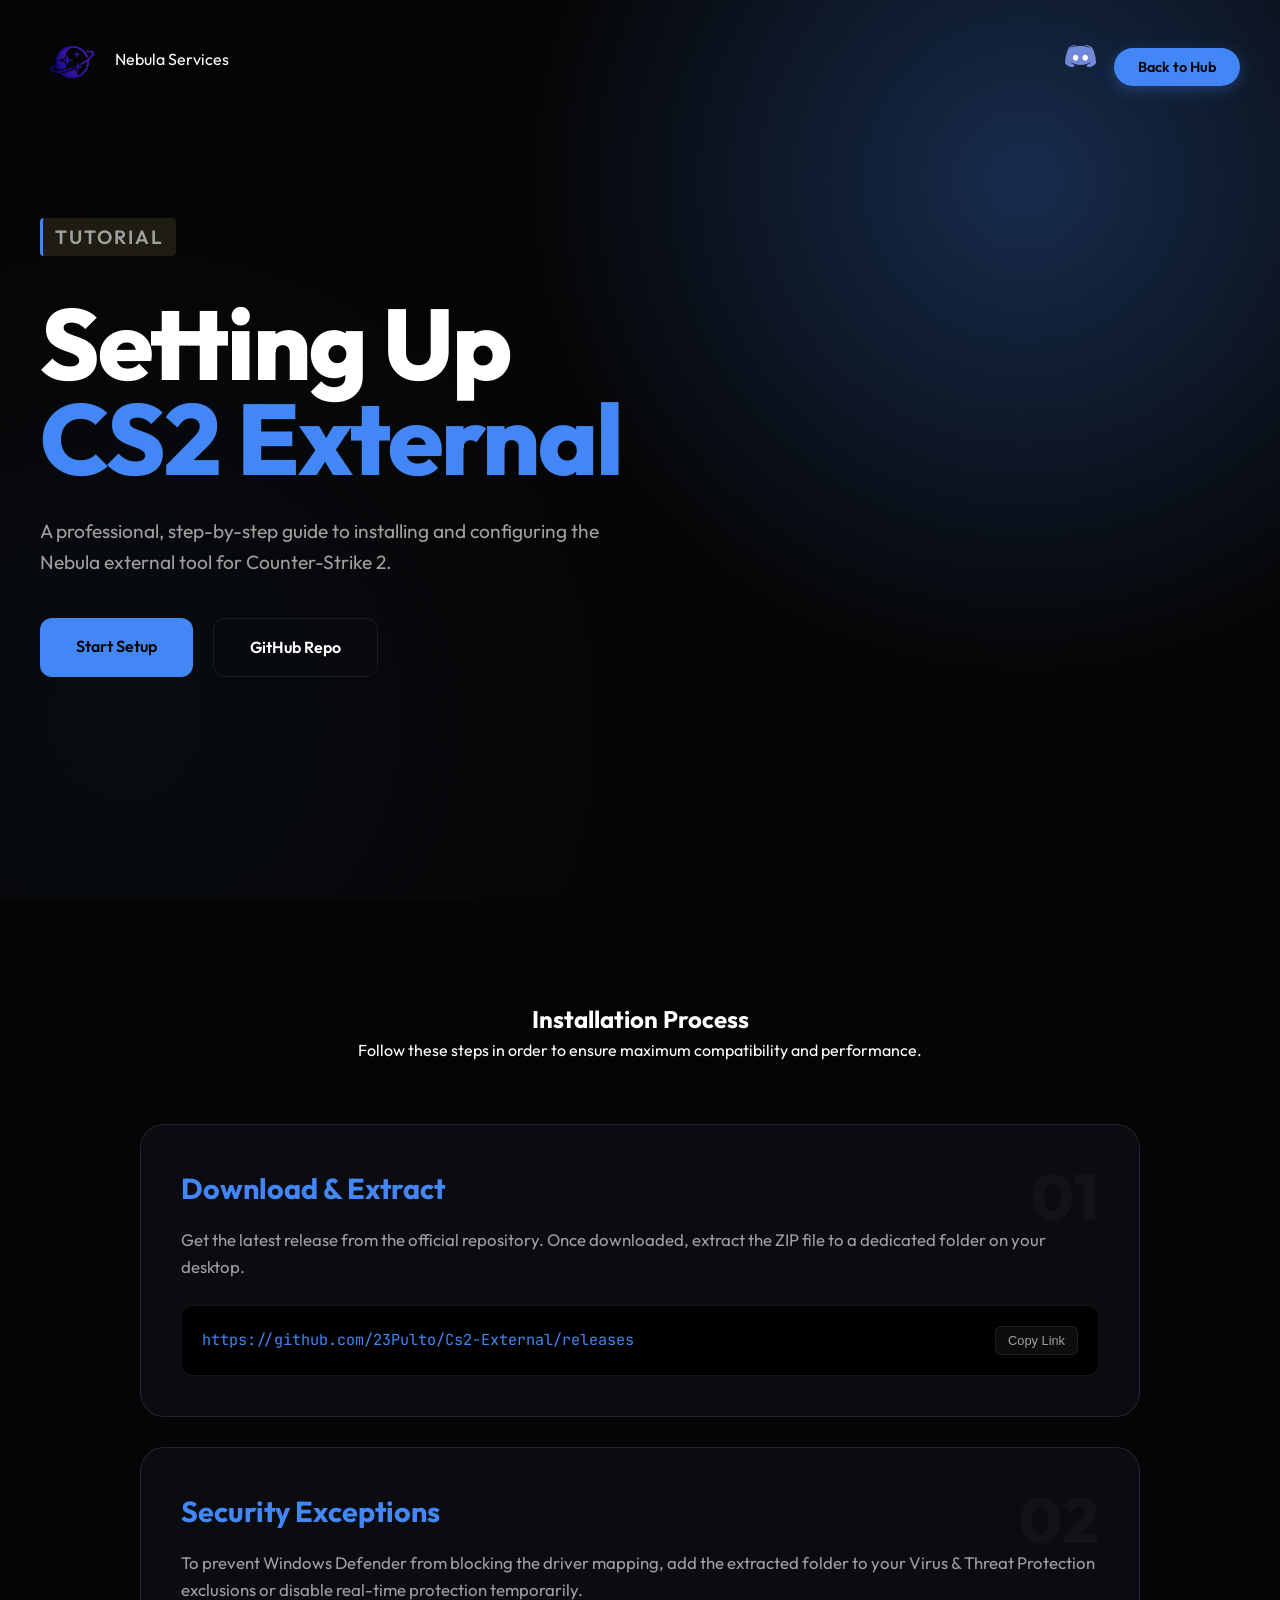
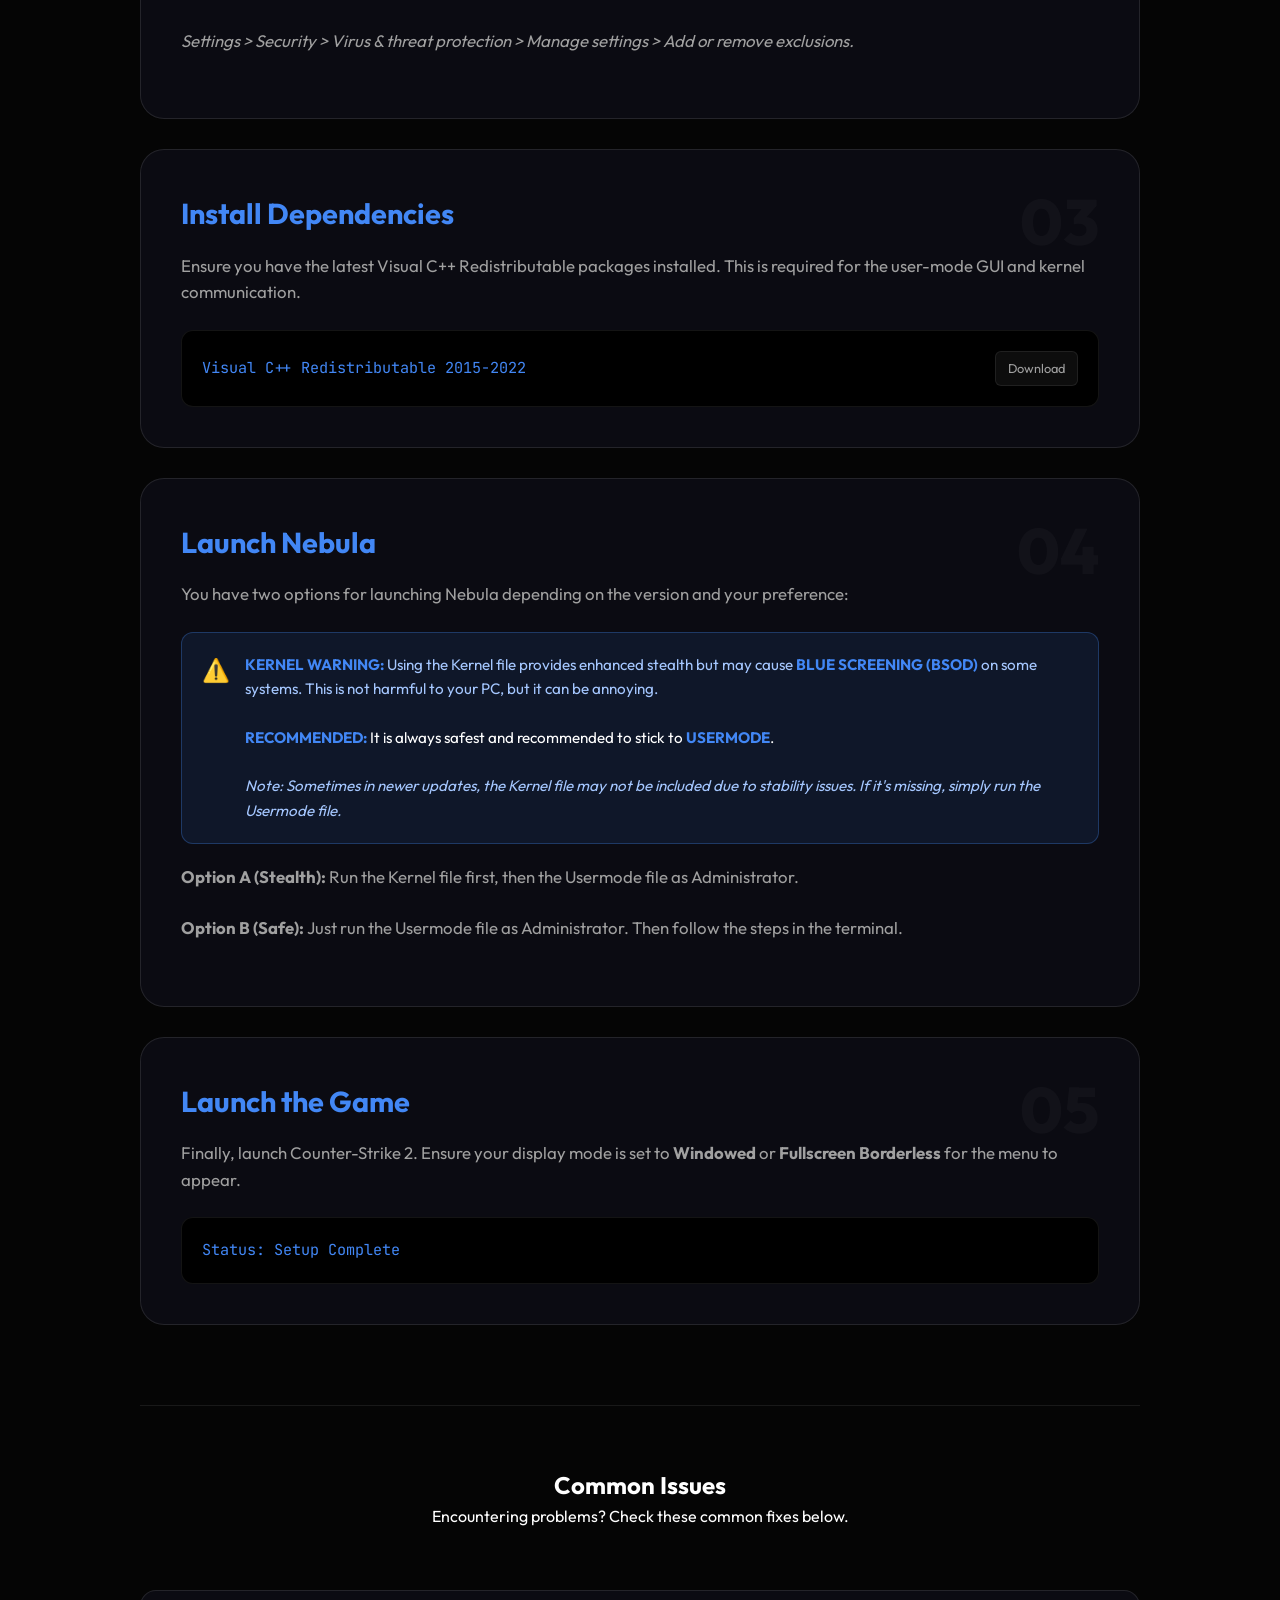
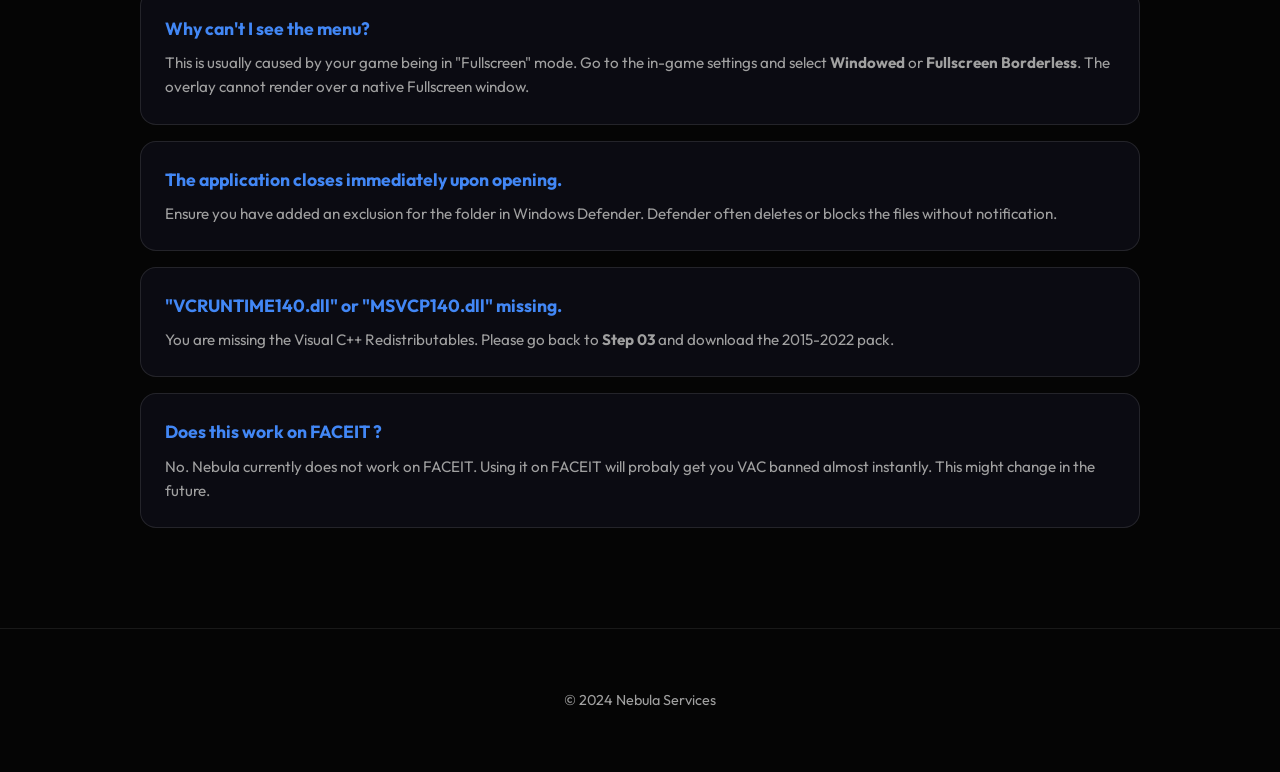
==== cs2.html @ 34f9d488 "Add files via upload" ====
<!DOCTYPE html>
<html lang="en">

<head>
  <meta charset="UTF-8" />
  <meta name="viewport" content="width=device-width, initial-scale=1.0" />
  <title>Nebula CS2 | External Setup Guide</title>
  <link rel="stylesheet" href="style.css" />
</head>

<body>
  <header class="hero">
    <nav>
      <div class="nav-left">
        <img src="Images/Logo.png" alt="Nebula Logo" class="logo-img">
        <div class="logo">Nebula Services</div>
      </div>
      <div>
        <a href="https://discord.gg/H3KWyw5mBy" target="_blank" class="discord-link" style="margin-right: 15px;">
          <img src="Images/Discord logo.png" alt="Join Discord">
        </a>
        <a href="index.html" class="nav-link">Back to Hub</a>
      </div>
    </nav>


    <div class="hero-content">
      <p class="tag">Tutorial</p>
      <h1>Setting Up <span>CS2 External</span></h1>
      <p>A professional, step-by-step guide to installing and configuring the Nebula external tool for Counter-Strike 2.
      </p>
      <div class="btn-group">
        <a class="btn btn-primary" href="#setup">Start Setup</a>
        <a class="btn btn-secondary" href="https://github.com/23Pulto/Cs2-External">GitHub Repo</a>
      </div>
    </div>
  </header>

  <main id="setup">
    <section class="section-header">
      <h2>Installation Process</h2>
      <p>Follow these steps in order to ensure maximum compatibility and performance.</p>
    </section>

    <section class="card">
      <div class="card-num">01</div>
      <h2>Download & Extract</h2>
      <p>Get the latest release from the official repository. Once downloaded, extract the ZIP file to a dedicated
        folder on your desktop.</p>
      <div class="code-block">
        <code id="release-url">https://github.com/23Pulto/Cs2-External/releases</code>
        <button class="copy-btn" onclick="copyText('release-url')">Copy Link</button>
      </div>
    </section>

    <section class="card">
      <div class="card-num">02</div>
      <h2>Security Exceptions</h2>
      <p>To prevent Windows Defender from blocking the driver mapping, add the extracted folder to your Virus & Threat
        Protection exclusions or disable real-time protection temporarily.</p>
      <p><em>Settings > Security > Virus & threat protection > Manage settings > Add or remove exclusions.</em></p>
    </section>

    <section class="card">
      <div class="card-num">03</div>
      <h2>Install Dependencies</h2>
      <p>Ensure you have the latest Visual C++ Redistributable packages installed. This is required for the user-mode
        GUI and kernel communication.</p>
      <div class="code-block">
        <code>Visual C++ Redistributable 2015-2022</code>
        <a href="https://aka.ms/vs/17/release/vc_redist.x64.exe" class="copy-btn"
          style="text-decoration:none">Download</a>
      </div>
    </section>

    <section class="card">
      <div class="card-num">04</div>
      <h2>Launch Nebula</h2>
      <p>You have two options for launching Nebula depending on the version and your preference:</p>

      <div class="alert alert-warning">
        <span class="alert-icon">⚠️</span>
        <div>
          <b>Kernel Warning:</b> Using the Kernel file provides enhanced stealth but may cause <b>Blue Screening
            (BSOD)</b> on some systems. This is not harmful to your PC, but it can be annoying.
          <br><br>
          <span style="color:white"><b>Recommended:</b> It is always safest and recommended to stick to
            <b>Usermode</b>.</span>
          <br><br>
          <i>Note: Sometimes in newer updates, the Kernel file may not be included due to stability issues. If it's
            missing, simply run the Usermode file.</i>
        </div>
      </div>

      <p><strong>Option A (Stealth):</strong> Run the Kernel file first, then the Usermode file as Administrator.</p>
      <p><strong>Option B (Safe):</strong> Just run the Usermode file as Administrator. Then follow the steps in the
        terminal.</p>
    </section>

    <section class="card">
      <div class="card-num">05</div>
      <h2>Launch the Game</h2>
      <p>Finally, launch Counter-Strike 2. Ensure your display mode is set to <b>Windowed</b> or <b>Fullscreen
          Borderless</b> for the menu to appear.</p>
      <div class="code-block">
        <code>Status: Setup Complete</code>
      </div>
    </section>

    <!-- Common Issues Section -->
    <section class="faq-section">
      <div class="section-header">
        <h2>Common Issues</h2>
        <p>Encountering problems? Check these common fixes below.</p>
      </div>

      <div class="faq-item">
        <h4>Why can't I see the menu?</h4>
        <p>This is usually caused by your game being in "Fullscreen" mode. Go to the in-game settings and select
          <b>Windowed</b> or <b>Fullscreen Borderless</b>. The overlay cannot render over a native Fullscreen window.
        </p>
      </div>

      <div class="faq-item">
        <h4>The application closes immediately upon opening.</h4>
        <p>Ensure you have added an exclusion for the folder in Windows Defender. Defender often deletes or blocks the
          files without notification.</p>
      </div>

      <div class="faq-item">
        <h4>"VCRUNTIME140.dll" or "MSVCP140.dll" missing.</h4>
        <p>You are missing the Visual C++ Redistributables. Please go back to <b>Step 03</b> and download the 2015-2022
          pack.</p>
      </div>

      <div class="faq-item">
        <h4>Does this work on FACEIT ?</h4>
        <p>No. Nebula currently does not work on FACEIT. Using it on FACEIT
          will probaly get you VAC banned almost instantly. This might change in the future.</p>
      </div>
    </section>
  </main>


  <footer>
    <p>© 2024 Nebula Services</p>
  </footer>

  <script src="script.js"></script>
</body>

</html>
---- style.css ----
@import url('https://fonts.googleapis.com/css2?family=Outfit:wght@300;400;600;800&family=JetBrains+Mono:wght@400;500&display=swap');

:root {
  --bg-dark: #050505;
  --bg-card: rgba(15, 15, 25, 0.7);
  --accent: #4287f5;
  --accent-glow: rgba(66, 135, 245, 0.3);
  --text-main: #ffffff;
  --text-dim: #a0a0a0;
  --border: rgba(255, 255, 255, 0.08);
  --glass-border: rgba(255, 255, 255, 0.1);
  --transition: all 0.3s cubic-bezier(0.4, 0, 0.2, 1);
}


* {
  box-sizing: border-box;
  margin: 0;
  padding: 0;
  cursor: default;
}

body {
  font-family: 'Outfit', sans-serif;
  background: var(--bg-dark);
  color: var(--text-main);
  line-height: 1.6;
  overflow-x: hidden;
  scroll-behavior: smooth;
}

::selection {
  background: var(--accent);
  color: var(--bg-dark);
}

/* Scrollbar */
::-webkit-scrollbar {
  width: 8px;
}
::-webkit-scrollbar-track {
  background: var(--bg-dark);
}
::-webkit-scrollbar-thumb {
  background: #222;
  border-radius: 10px;
}
::-webkit-scrollbar-thumb:hover {
  background: #333;
}

.hero {
  min-height: 100vh;
  padding: 40px;
  display: flex;
  flex-direction: column;
  position: relative;
  background: 
    radial-gradient(circle at 80% 20%, var(--accent-glow), transparent 40%),
    radial-gradient(circle at 10% 80%, rgba(66, 135, 245, 0.05), transparent 40%),
    var(--bg-dark);
}

nav {
  display: flex;
  justify-content: space-between;
  align-items: center;
  z-index: 10;
}

.logo-img {
  height: 40px;
  width: auto;
  margin-right: 12px;
}

.nav-left {
  display: flex;
  align-items: center;
}

.discord-link img {
  height: 32px;
  width: auto;
  transition: var(--transition);
}

.discord-link:hover img {
  transform: scale(1.1);
  filter: drop-shadow(0 0 10px var(--accent-glow));
}

.nav-link {
  color: var(--bg-dark);
  background: var(--accent);
  padding: 10px 24px;
  border-radius: 100px;
  text-decoration: none;
  font-weight: 600;
  font-size: 0.9rem;
  transition: var(--transition);
  box-shadow: 0 4px 15px var(--accent-glow);
  cursor: pointer;
}

.nav-link:hover {
  transform: translateY(-2px);
  box-shadow: 0 8px 25px var(--accent-glow);
}

.hero-content {
  max-width: 900px;
  margin-top: auto;
  margin-bottom: auto;
  padding-bottom: 5vh;
}

.tag {
  display: inline-block;
  color: var(--accent);
  font-weight: 600;
  font-size: 0.85rem;
  text-transform: uppercase;
  letter-spacing: 2px;
  margin-bottom: 16px;
  padding: 4px 12px;
  background: rgba(247, 232, 115, 0.1);
  border-radius: 4px;
  border-left: 3px solid var(--accent);
}

h1 {
  font-size: clamp(48px, 10vw, 100px);
  font-weight: 800;
  line-height: 0.95;
  margin-bottom: 30px;
  letter-spacing: -2px;
}

h1 span {
  color: var(--accent);
  display: block;
}

.hero-content p {
  color: var(--text-dim);
  font-size: 1.2rem;
  max-width: 600px;
  margin-bottom: 40px;
}

.btn-group {
  display: flex;
  gap: 20px;
}

.btn {
  padding: 16px 36px;
  border-radius: 12px;
  text-decoration: none;
  font-weight: 600;
  transition: var(--transition);
  cursor: pointer;
}

.btn-primary {
  background: var(--accent);
  color: var(--bg-dark);
}

.btn-secondary {
  background: transparent;
  color: white;
  border: 1px solid var(--border);
}

.btn-primary:hover {
  transform: scale(1.05);
  box-shadow: 0 0 30px var(--accent-glow);
}

.btn-secondary:hover {
  background: rgba(255, 255, 255, 0.05);
  border-color: rgba(255, 255, 255, 0.2);
}

main {
  width: min(1000px, 92%);
  margin: 100px auto;
}

.section-header {
  margin-bottom: 60px;
  text-align: center;
}

.card {
  background: var(--bg-card);
  backdrop-filter: blur(12px);
  -webkit-backdrop-filter: blur(12px);
  border: 1px solid var(--glass-border);
  border-radius: 24px;
  padding: 40px;
  margin-bottom: 30px;
  position: relative;
  overflow: hidden;
  transition: var(--transition);
}

.card:hover {
  border-color: var(--accent);
  background: rgba(30, 30, 30, 0.7);
  box-shadow: 0 0 40px var(--accent-glow);
}


.card-num {
  position: absolute;
  top: 40px;
  right: 40px;
  font-size: 4rem;
  font-weight: 800;
  color: rgba(255, 255, 255, 0.03);
  line-height: 1;
}

.card h2 {
  font-size: 1.8rem;
  margin-bottom: 16px;
  color: var(--accent);
}

.card p {
  color: var(--text-dim);
  font-size: 1.05rem;
  margin-bottom: 24px;
}

.code-block {
  background: #000;
  border: 1px solid var(--border);
  border-radius: 12px;
  padding: 20px;
  position: relative;
  display: flex;
  justify-content: space-between;
  align-items: center;
}

code {
  font-family: 'JetBrains Mono', monospace;
  color: var(--accent);
  font-size: 0.95rem;
}

.copy-btn {
  background: rgba(255, 255, 255, 0.05);
  border: 1px solid var(--border);
  color: var(--text-dim);
  padding: 6px 12px;
  border-radius: 6px;
  font-size: 0.8rem;
  cursor: pointer;
  transition: var(--transition);
}

.copy-btn:hover {
  background: var(--accent);
  color: var(--bg-dark);
  border-color: var(--accent);
}

footer {
  text-align: center;
  padding: 60px 20px;
  border-top: 1px solid var(--border);
  color: var(--text-dim);
  font-size: 0.9rem;
}

/* Product Grid Hub */
.product-grid {
  display: grid;
  grid-template-columns: repeat(auto-fit, minmax(300px, 1fr));
  gap: 30px;
  margin-top: 40px;
}

.product-card {
  background: var(--bg-card);
  backdrop-filter: blur(12px);
  border: 1px solid var(--glass-border);
  border-radius: 24px;
  padding: 40px;
  text-decoration: none;
  color: inherit;
  transition: var(--transition);
  position: relative;
  overflow: hidden;
  display: flex;
  flex-direction: column;
  align-items: center;
  text-align: center;
}

.product-card:hover {
  transform: translateY(-10px);
  border-color: var(--accent);
  background: rgba(30, 30, 30, 0.8);
  box-shadow: 0 20px 40px rgba(0, 0, 0, 0.4);
}

.product-icon {
  font-size: 3rem;
  margin-bottom: 20px;
}

.product-card h3 {
  font-size: 1.5rem;
  color: var(--accent);
  margin-bottom: 12px;
}

.product-card p {
  color: var(--text-dim);
  font-size: 0.95rem;
  margin-bottom: 24px;
}

.view-btn {
  background: rgba(255, 255, 255, 0.05);
  border: 1px solid var(--border);
  padding: 10px 24px;
  border-radius: 100px;
  font-weight: 600;
  font-size: 0.9rem;
  transition: var(--transition);
}

.product-card:hover .view-btn {
  background: var(--accent);
  color: var(--bg-dark);
  border-color: var(--accent);
}

.popular-badge {
  position: absolute;
  top: 20px;
  right: -35px;
  background: var(--accent);
  color: var(--bg-dark);
  padding: 8px 40px;
  font-size: 0.75rem;
  font-weight: 800;
  text-transform: uppercase;
  transform: rotate(45deg);
  box-shadow: 0 4px 10px rgba(0, 0, 0, 0.3);
}

/* Alerts & Warnings */
.alert {
  padding: 20px;
  border-radius: 12px;
  margin: 20px 0;
  display: flex;
  gap: 15px;
  align-items: flex-start;
  font-size: 0.95rem;
}

.alert-warning {
  background: rgba(66, 135, 245, 0.1);
  border: 1px solid rgba(66, 135, 245, 0.3);
  color: #a5c7ff;
}

.alert-warning b {
  color: var(--accent);
  text-transform: uppercase;
}

.alert-icon {
  font-size: 1.4rem;
}

/* FAQ / Common Issues */
.faq-section {
  margin-top: 80px;
  padding-top: 60px;
  border-top: 1px solid var(--border);
}

.faq-item {
  background: var(--bg-card);
  border: 1px solid var(--glass-border);
  border-radius: 16px;
  padding: 24px;
  margin-bottom: 16px;
  transition: var(--transition);
}

.faq-item:hover {
  border-color: rgba(255, 255, 255, 0.2);
}

.faq-item h4 {
  color: var(--accent);
  margin-bottom: 8px;
  font-size: 1.1rem;
}

.faq-item p {
  color: var(--text-dim);
  font-size: 0.95rem;
}

/* Updated Product Logos */
.product-logo {
  width: 100%;
  height: 180px;
  object-fit: cover;
  border-radius: 16px;
  margin-bottom: 24px;
  border: 1px solid var(--border);
}

@keyframes bounce {
  0%, 20%, 50%, 80%, 100% {transform: translateY(0);}
  40% {transform: translateY(-10px);}
  60% {transform: translateY(-5px);}
}

.scroll-btn {
  animation: bounce 2s infinite;
}

@media (max-width: 768px) {

  .hero { padding: 20px; }
  h1 { font-size: 64px; }
  .btn-group { flex-direction: column; }
  .product-grid { grid-template-columns: 1fr; }
}
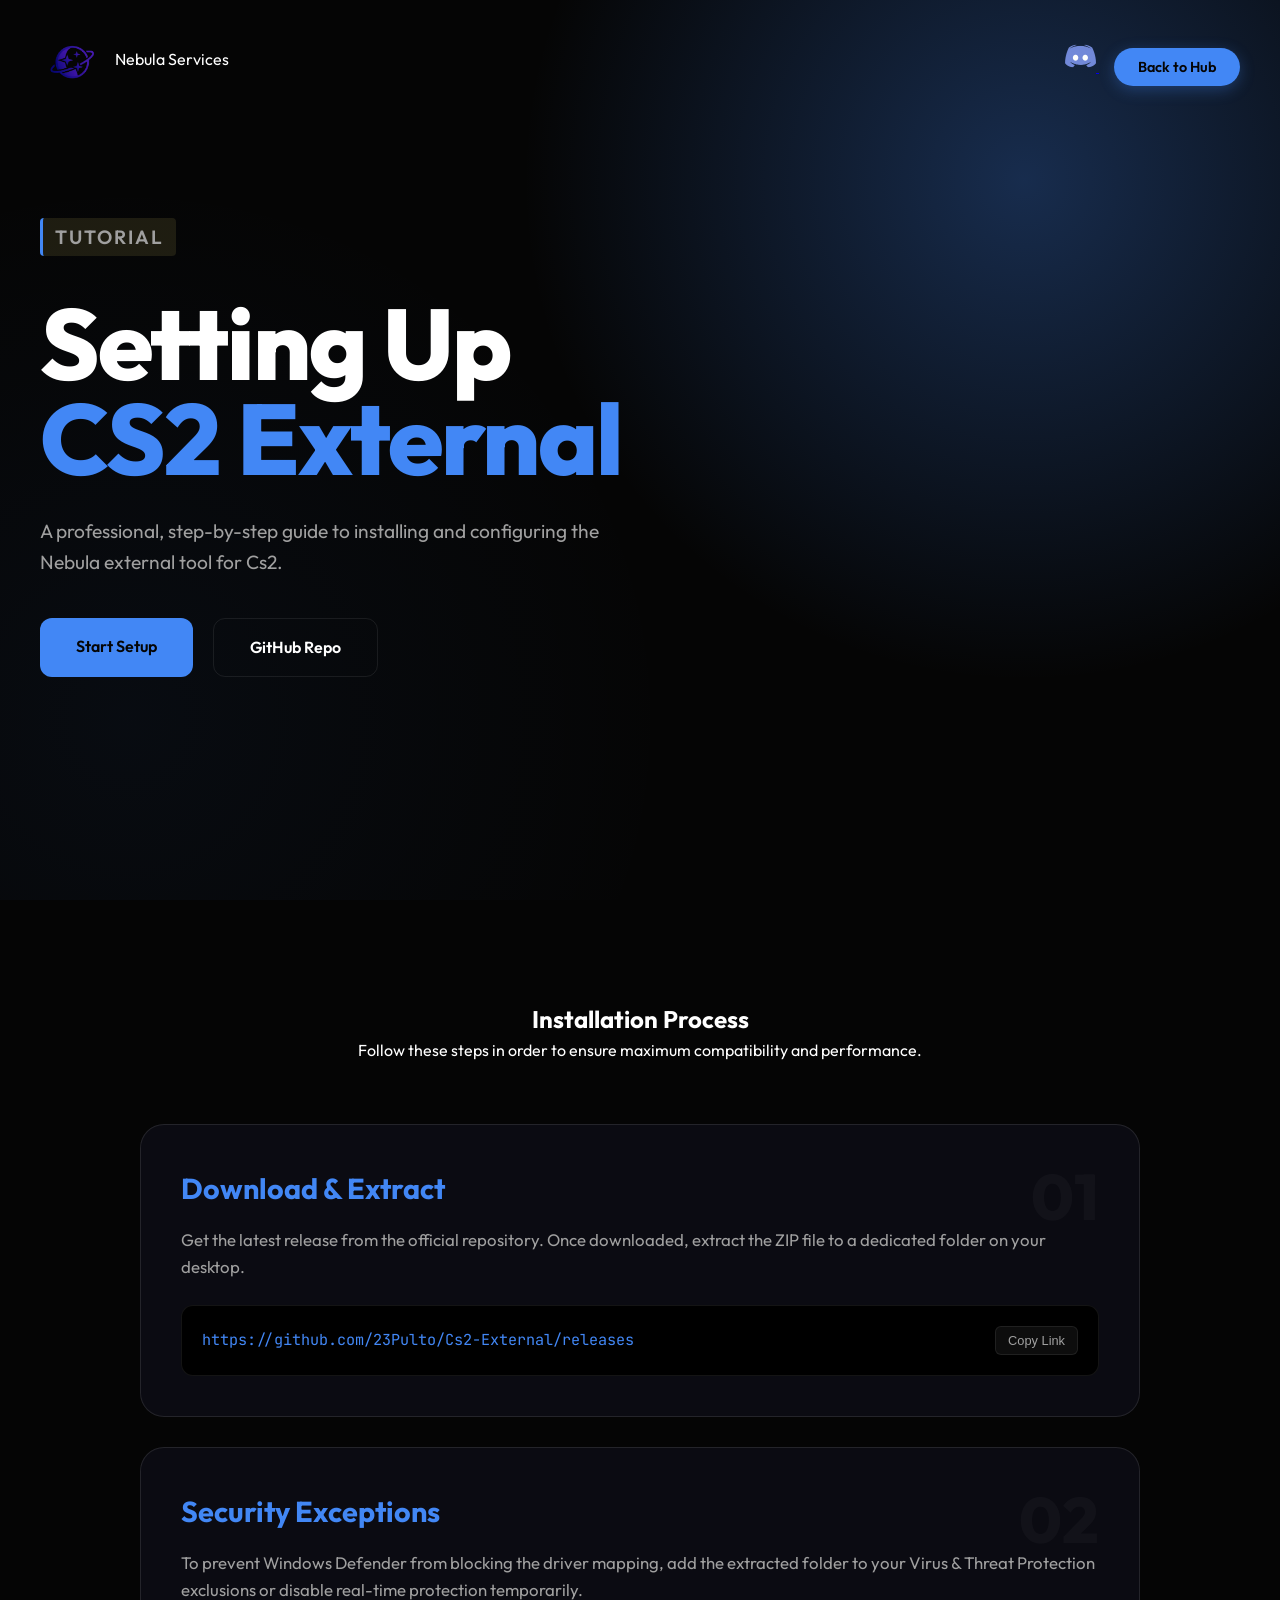
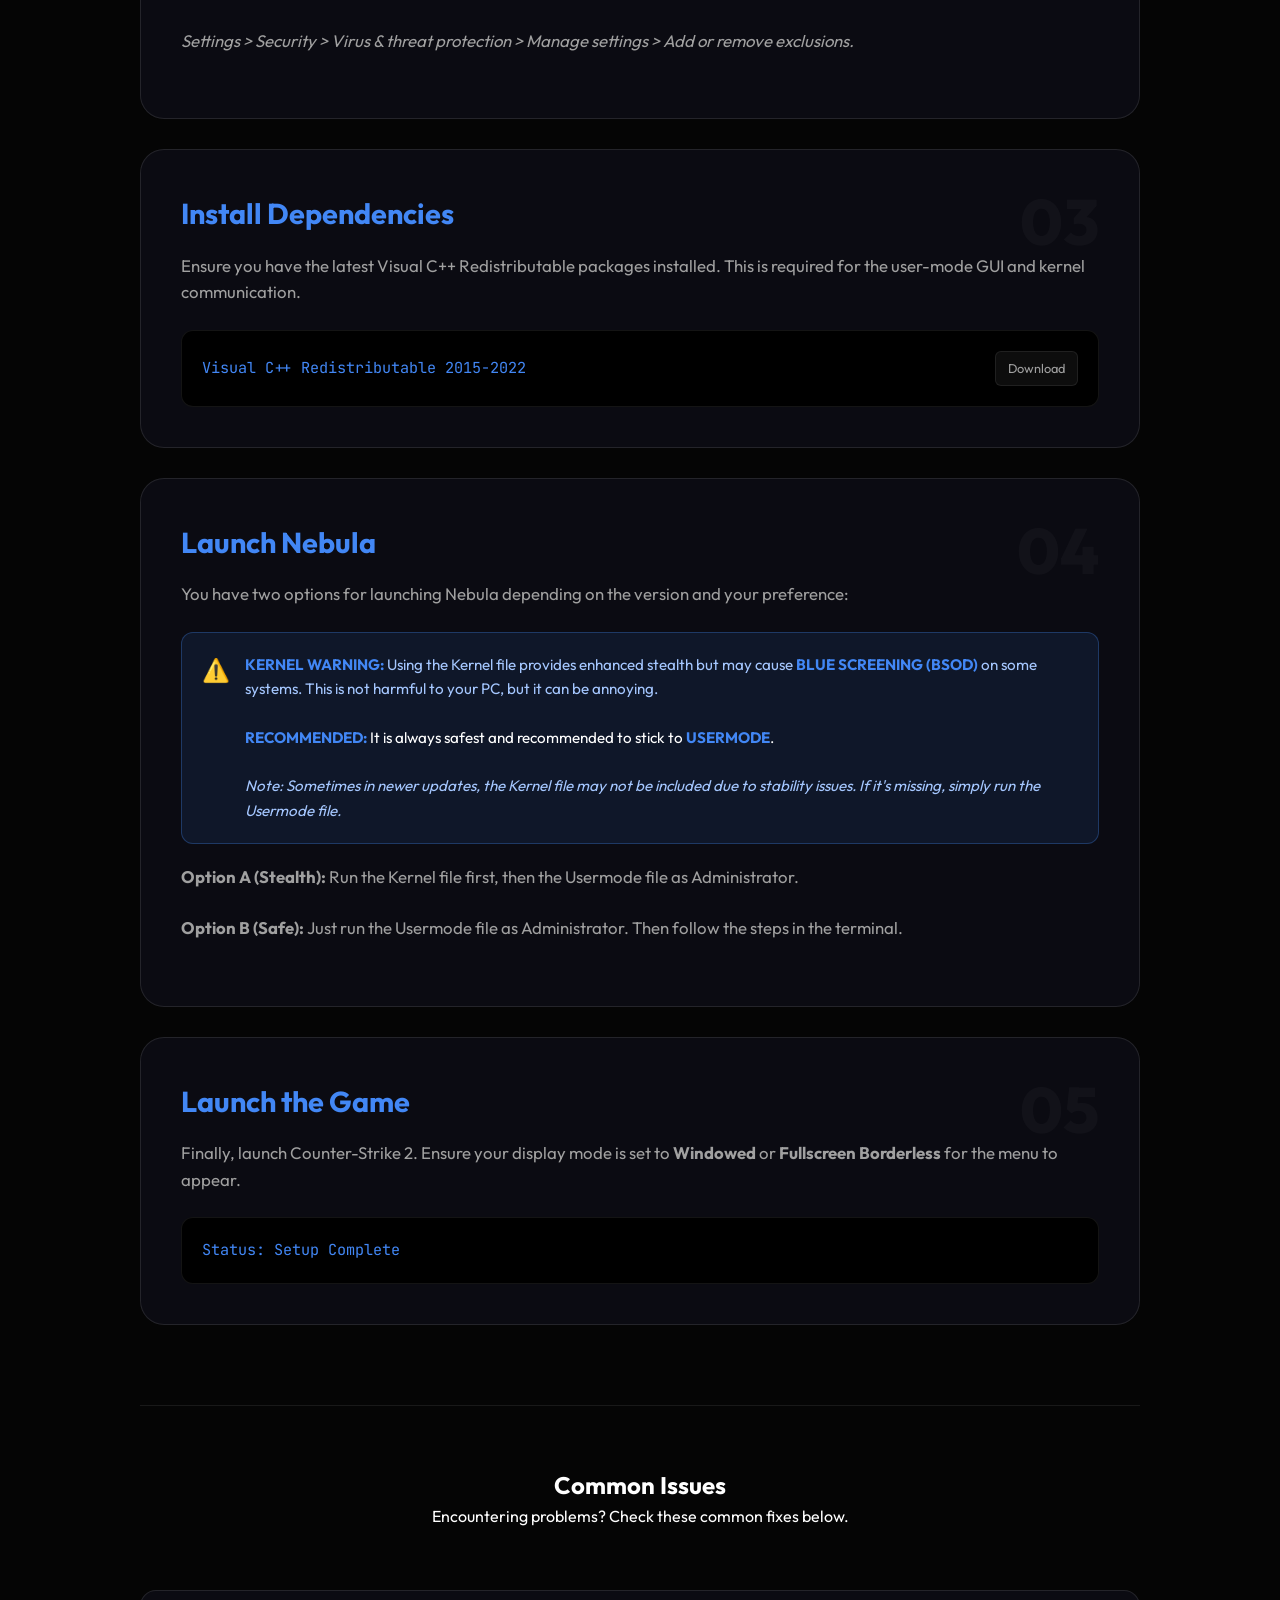
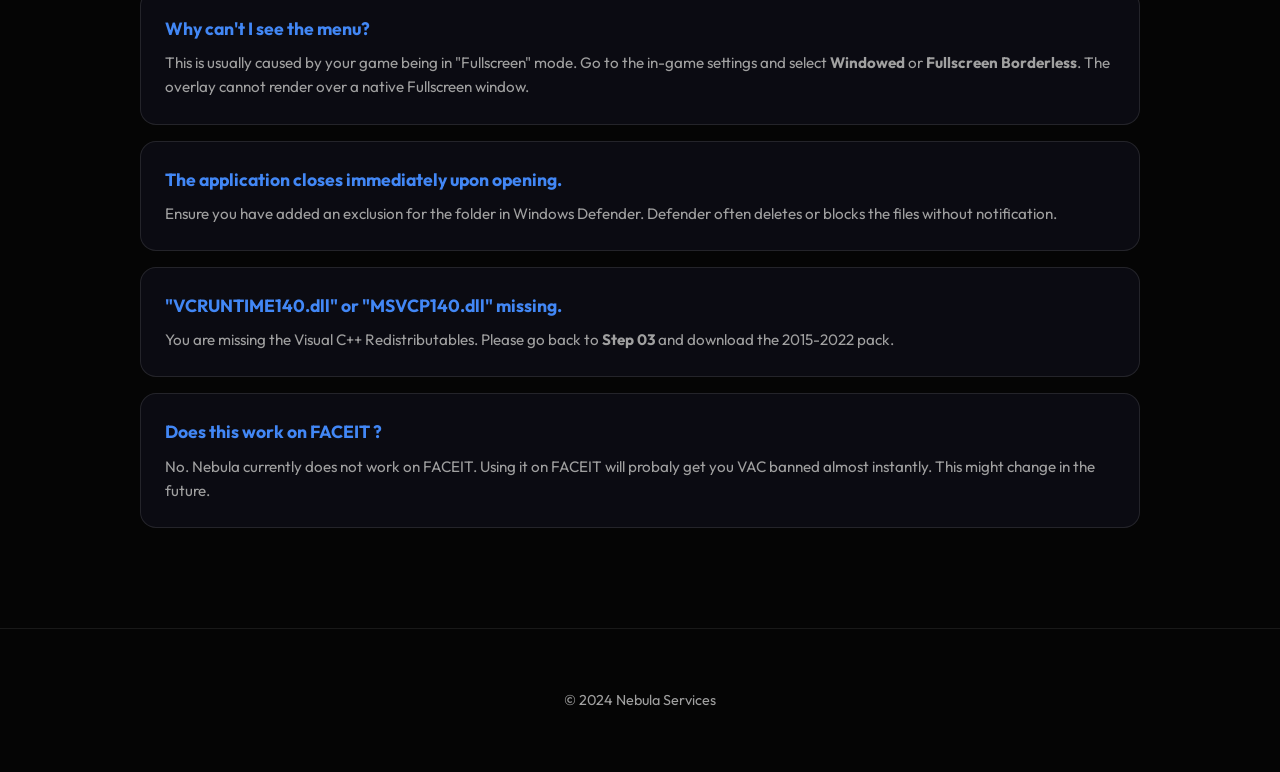
==== commit 422ee5cd: "Update cs2.html" ====
--- a/cs2.html
+++ b/cs2.html
@@ -4,7 +4,7 @@
 <head>
   <meta charset="UTF-8" />
   <meta name="viewport" content="width=device-width, initial-scale=1.0" />
-  <title>Nebula CS2 | External Setup Guide</title>
+  <title>Nebula CS2 Lite | Setup Guide</title>
   <link rel="stylesheet" href="style.css" />
 </head>
 
@@ -27,11 +27,11 @@
     <div class="hero-content">
       <p class="tag">Tutorial</p>
       <h1>Setting Up <span>CS2 External</span></h1>
-      <p>A professional, step-by-step guide to installing and configuring the Nebula external tool for Counter-Strike 2.
+      <p>A professional, step-by-step guide to installing and configuring the Nebula external tool for Cs2.
       </p>
       <div class="btn-group">
         <a class="btn btn-primary" href="#setup">Start Setup</a>
-        <a class="btn btn-secondary" href="https://github.com/23Pulto/Cs2-External">GitHub Repo</a>
+        <a class="btn btn-secondary" href="https://github.com/23Pulto/Cs2-External-Lite/releases">GitHub Repo</a>
       </div>
     </div>
   </header>
@@ -149,4 +149,4 @@
   <script src="script.js"></script>
 </body>
 
-</html>+</html>
